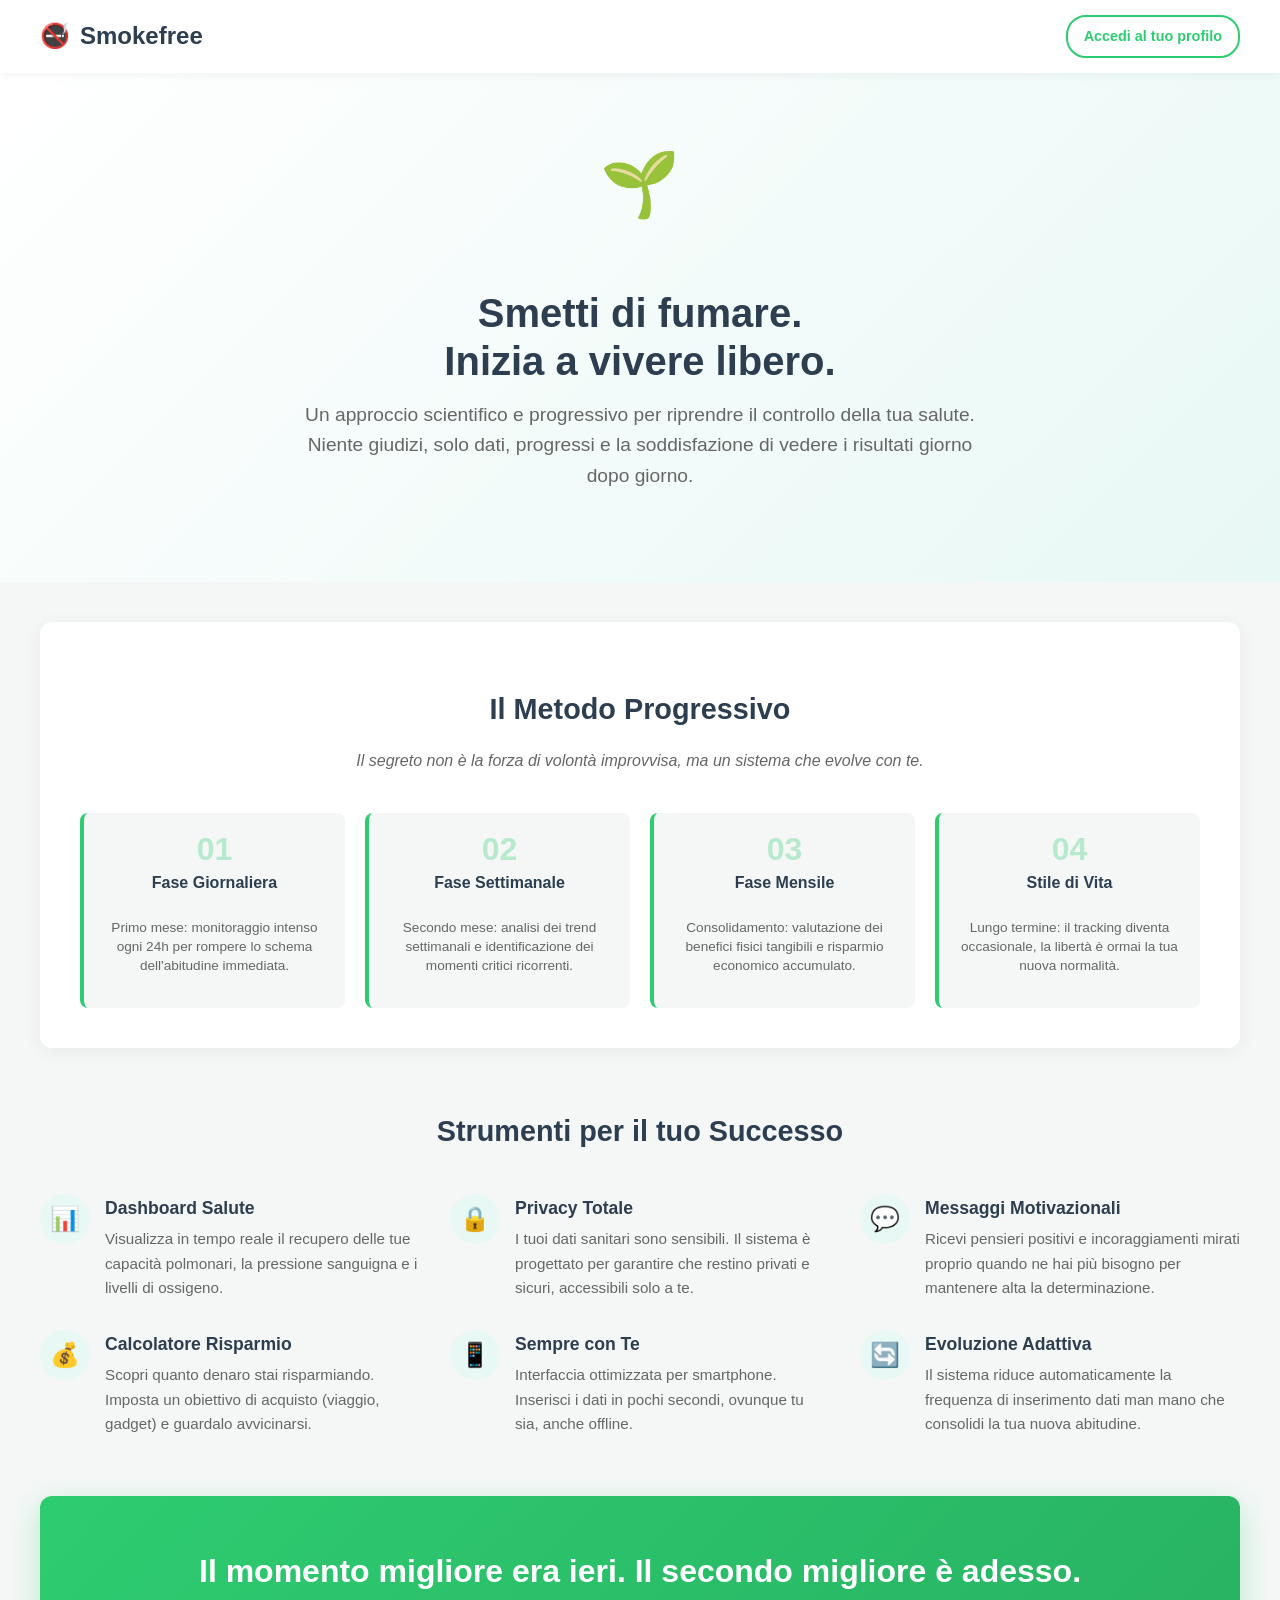
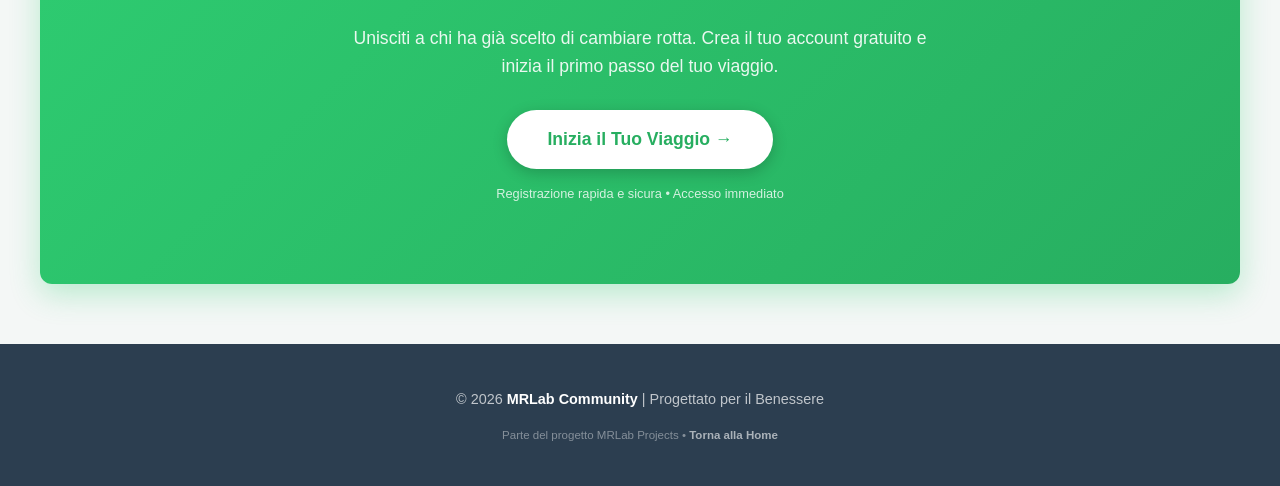
==== smokefree/index.html @ f29f7294 "Sync da Repobox: 2026-03-31 15:22" ====
<!DOCTYPE html>
<html lang="it">
<head>
<script type="application/ld+json">
{
  "@context": "https://schema.org",
  "@type": "SoftwareApplication",
  "name": "Repobox",
  "url": "https://myprogect.altervista.org/repobox/repo-index.html",
  "description": "Laboratorio di sviluppo personale per gestione codice, analisi AI e sincronizzazione GitHub.",
  "applicationCategory": "DeveloperApplication",
  "operatingSystem": "Web Browser",
  "offers": {
    "@type": "Offer",
    "price": "0",
    "priceCurrency": "EUR"
  }
}
</script>
<meta charset="UTF-8" />
<title>Smokefree – Il Tuo Percorso Strutturato verso la Libertà dal Fumo</title>
<meta name="viewport" content="width=device-width, initial-scale=1.0"/>
<meta name="description" content="Smokefree Journey è il sistema progressivo per smettere di fumare. Tracking giornaliero, dashboard salute e messaggi motivazionali. Inizia oggi il tuo cambiamento.">
<meta name="keywords" content="smettere di fumare, tracking abitudini, salute benessere, smokefree journey, mrlab, gestione dipendenze, progresso personale">
<link rel="icon" href="https://mrlab.altervista.org/wp-content/uploads/2025/10/MRLab-logo-mini.png" type="image/x-icon">

<style>
    :root {
        --primary-color: #2ecc71; /* Verde Speranza */
        --primary-dark: #27ae60;
        --secondary-color: #2c3e50; /* Blu scuro professionale */
        --bg-color: #f4f7f6;
        --card-bg: #ffffff;
        --text-main: #333;
        --text-light: #666;
        --accent-soft: #e8f8f5;
    }

    body {
        font-family: -apple-system, BlinkMacSystemFont, 'Segoe UI', Roboto, Helvetica, Arial, sans-serif;
        background: var(--bg-color);
        color: var(--text-main);
        margin: 0;
        line-height: 1.6;
        display: flex;
        flex-direction: column;
        min-height: 100vh;
    }

    /* Header */
    .site-header {
        background: white;
        box-shadow: 0 2px 10px rgba(0,0,0,0.05);
        padding: 15px 0;
        position: sticky;
        top: 0;
        z-index: 100;
    }

    .header-content {
        max-width: 1200px; /* Allargato per allinearsi meglio al contenuto */
        margin: 0 auto;
        padding: 0 20px;
        display: flex;
        align-items: center;
        justify-content: space-between;
    }

    .brand {
        display: flex;
        align-items: center;
        gap: 10px;
        font-size: 1.5rem;
        font-weight: 700;
        color: var(--secondary-color);
        text-decoration: none;
    }

    .brand span { color: var(--primary-color); }

    .btn-login-small {
        padding: 8px 16px;
        border: 2px solid var(--primary-color);
        color: var(--primary-color);
        border-radius: 20px;
        text-decoration: none;
        font-weight: 600;
        transition: all 0.3s ease;
        font-size: 0.9rem;
    }

    .btn-login-small:hover {
        background: var(--primary-color);
        color: white;
    }

    /* Hero Section */
    .hero {
        text-align: center;
        padding: 60px 20px;
        background: linear-gradient(135deg, #fff 0%, var(--accent-soft) 100%);
    }

    .hero h1 {
        font-size: 2.5rem;
        color: var(--secondary-color);
        margin-bottom: 15px;
        line-height: 1.2;
    }

    .hero p {
        font-size: 1.2rem;
        color: var(--text-light);
        max-width: 700px;
        margin: 0 auto 30px auto;
    }

    .hero-icon {
        font-size: 4rem;
        margin-bottom: 20px;
        display: inline-block;
        animation: float 3s ease-in-out infinite;
    }

    @keyframes float {
        0% { transform: translateY(0px); }
        50% { transform: translateY(-10px); }
        100% { transform: translateY(0px); }
    }

    /* Main Container */
    .container {
        max-width: 1200px;
        margin: 0 auto;
        padding: 0 20px 60px 20px;
        flex: 1;
    }

    /* The Method Section */
    .method-section {
        background: white;
        border-radius: 12px;
        padding: 40px;
        box-shadow: 0 4px 20px rgba(0,0,0,0.05);
        margin-bottom: 40px;
        margin-top: 40px;
    }

    .section-title {
        text-align: center;
        font-size: 1.8rem;
        color: var(--secondary-color);
        margin-bottom: 10px;
    }

    .section-subtitle {
        text-align: center;
        color: var(--text-light);
        margin-bottom: 40px;
        font-style: italic;
    }

    /* Progress Steps Visualization - FIXED FOR 4 IN A ROW */
    .steps-container {
        display: grid;
        /* Desktop: 4 colonne fisse */
        grid-template-columns: repeat(4, 1fr); 
        gap: 20px;
        margin-top: 30px;
    }

    .step-card {
        background: var(--bg-color);
        padding: 20px 15px;
        border-radius: 8px;
        text-align: center;
        border-left: 4px solid var(--primary-color);
        transition: transform 0.2s;
        display: flex;
        flex-direction: column;
        justify-content: center;
    }

    .step-card:hover {
        transform: translateY(-5px);
        background: white;
        box-shadow: 0 4px 10px rgba(0,0,0,0.1);
    }

    .step-number {
        font-size: 2rem;
        font-weight: 800;
        color: var(--primary-color);
        opacity: 0.3;
        margin-bottom: 5px;
        line-height: 1;
    }

    .step-title {
        font-weight: 700;
        color: var(--secondary-color);
        margin-bottom: 8px;
        display: block;
        font-size: 1rem;
    }

    .step-desc {
        font-size: 0.85rem;
        color: var(--text-light);
        line-height: 1.4;
    }

    /* Features Grid */
    .features-grid {
        display: grid;
        grid-template-columns: repeat(auto-fit, minmax(300px, 1fr));
        gap: 30px;
        margin-top: 40px;
    }

    .feature-item {
        display: flex;
        gap: 15px;
        align-items: flex-start;
    }

    .feature-icon {
        font-size: 1.5rem;
        background: var(--accent-soft);
        width: 50px;
        height: 50px;
        display: flex;
        align-items: center;
        justify-content: center;
        border-radius: 50%;
        flex-shrink: 0;
    }

    .feature-text h3 {
        margin: 0 0 5px 0;
        color: var(--secondary-color);
        font-size: 1.1rem;
    }

    .feature-text p {
        margin: 0;
        font-size: 0.95rem;
        color: var(--text-light);
    }

    /* CTA Box */
    .cta-box {
        background: linear-gradient(135deg, var(--primary-color), var(--primary-dark));
        color: white;
        text-align: center;
        padding: 50px 20px;
        border-radius: 12px;
        margin-top: 60px;
        box-shadow: 0 10px 30px rgba(46, 204, 113, 0.3);
    }

    .cta-box h2 {
        margin-top: 0;
        font-size: 2rem;
    }

    .cta-box p {
        font-size: 1.1rem;
        opacity: 0.9;
        max-width: 600px;
        margin: 0 auto 30px auto;
    }

    .btn-main {
        display: inline-block;
        background: white;
        color: var(--primary-dark);
        padding: 15px 40px;
        border-radius: 30px;
        font-size: 1.1rem;
        font-weight: 700;
        text-decoration: none;
        transition: transform 0.2s, box-shadow 0.2s;
        box-shadow: 0 4px 15px rgba(0,0,0,0.2);
    }

    .btn-main:hover {
        transform: translateY(-3px);
        box-shadow: 0 6px 20px rgba(0,0,0,0.3);
    }

    /* Footer */
    .site-footer {
        background-color: var(--secondary-color);
        color: rgba(255,255,255,0.7);
        text-align: center;
        padding: 30px 0;
        font-size: 0.9rem;
        margin-top: auto;
    }

    .site-footer a {
        color: white;
        text-decoration: none;
        font-weight: bold;
    }

    /* Responsive Breakpoints */
    
    /* Tablet: 2x2 */
    @media (max-width: 992px) {
        .steps-container {
            grid-template-columns: repeat(2, 1fr);
        }
    }

    /* Mobile: 1x4 */
    @media (max-width: 600px) {
        .hero h1 { font-size: 2rem; }
        .steps-container { 
            grid-template-columns: 1fr; 
        }
        .header-content { 
            flex-direction: column; 
            gap: 15px; 
        }
        .features-grid {
            grid-template-columns: 1fr;
        }
    }
</style>
</head>
<body>

<!-- Header -->
<header class="site-header">
    <div class="header-content">
        <a href="/" class="brand">
            <span>🚭</span> Smokefree
        </a>
        <a href="/smokefree/login.php" class="btn-login-small">Accedi al tuo profilo</a>
    </div>
</header>

<!-- Hero Section -->
<section class="hero">
    <div class="hero-icon">🌱</div>
    <h1>Smetti di fumare.<br>Inizia a vivere libero.</h1>
    <p>Un approccio scientifico e progressivo per riprendre il controllo della tua salute. Niente giudizi, solo dati, progressi e la soddisfazione di vedere i risultati giorno dopo giorno.</p>
</section>

<div class="container">

    <!-- The Method Section -->
    <div class="method-section">
        <h2 class="section-title">Il Metodo Progressivo</h2>
        <p class="section-subtitle">Il segreto non è la forza di volontà improvvisa, ma un sistema che evolve con te.</p>
        
        <div class="steps-container">
            <div class="step-card">
                <div class="step-number">01</div>
                <span class="step-title">Fase Giornaliera</span>
                <p class="step-desc">Primo mese: monitoraggio intenso ogni 24h per rompere lo schema dell'abitudine immediata.</p>
            </div>
            <div class="step-card">
                <div class="step-number">02</div>
                <span class="step-title">Fase Settimanale</span>
                <p class="step-desc">Secondo mese: analisi dei trend settimanali e identificazione dei momenti critici ricorrenti.</p>
            </div>
            <div class="step-card">
                <div class="step-number">03</div>
                <span class="step-title">Fase Mensile</span>
                <p class="step-desc">Consolidamento: valutazione dei benefici fisici tangibili e risparmio economico accumulato.</p>
            </div>
            <div class="step-card">
                <div class="step-number">04</div>
                <span class="step-title">Stile di Vita</span>
                <p class="step-desc">Lungo termine: il tracking diventa occasionale, la libertà è ormai la tua nuova normalità.</p>
            </div>
        </div>
    </div>

    <!-- Features Grid -->
    <h2 class="section-title" style="margin-top: 60px;">Strumenti per il tuo Successo</h2>
    <div class="features-grid">
        <div class="feature-item">
            <div class="feature-icon">📊</div>
            <div class="feature-text">
                <h3>Dashboard Salute</h3>
                <p>Visualizza in tempo reale il recupero delle tue capacità polmonari, la pressione sanguigna e i livelli di ossigeno.</p>
            </div>
        </div>
        <div class="feature-item">
            <div class="feature-icon">🔒</div>
            <div class="feature-text">
                <h3>Privacy Totale</h3>
                <p>I tuoi dati sanitari sono sensibili. Il sistema è progettato per garantire che restino privati e sicuri, accessibili solo a te.</p>
            </div>
        </div>
        <div class="feature-item">
            <div class="feature-icon">💬</div>
            <div class="feature-text">
                <h3>Messaggi Motivazionali</h3>
                <p>Ricevi pensieri positivi e incoraggiamenti mirati proprio quando ne hai più bisogno per mantenere alta la determinazione.</p>
            </div>
        </div>
        <div class="feature-item">
            <div class="feature-icon">💰</div>
            <div class="feature-text">
                <h3>Calcolatore Risparmio</h3>
                <p>Scopri quanto denaro stai risparmiando. Imposta un obiettivo di acquisto (viaggio, gadget) e guardalo avvicinarsi.</p>
            </div>
        </div>
        <div class="feature-item">
            <div class="feature-icon">📱</div>
            <div class="feature-text">
                <h3>Sempre con Te</h3>
                <p>Interfaccia ottimizzata per smartphone. Inserisci i dati in pochi secondi, ovunque tu sia, anche offline.</p>
            </div>
        </div>
        <div class="feature-item">
            <div class="feature-icon">🔄</div>
            <div class="feature-text">
                <h3>Evoluzione Adattiva</h3>
                <p>Il sistema riduce automaticamente la frequenza di inserimento dati man mano che consolidi la tua nuova abitudine.</p>
            </div>
        </div>
    </div>

    <!-- CTA Final -->
    <div class="cta-box">
        <h2>Il momento migliore era ieri. Il secondo migliore è adesso.</h2>
        <p>Unisciti a chi ha già scelto di cambiare rotta. Crea il tuo account gratuito e inizia il primo passo del tuo viaggio.</p>
        <a href="/smokefree/login.php" class="btn-main">Inizia il Tuo Viaggio →</a>
        <p style="font-size: 0.8rem; margin-top: 15px; opacity: 0.8;">Registrazione rapida e sicura • Accesso immediato</p>
    </div>

</div>

<!-- Footer -->
<footer class="site-footer">
    <p>&copy; <script>document.write(new Date().getFullYear());</script> <a href="https://mrlab.altervista.org/">MRLab Community</a> | Progettato per il Benessere</p>
    <p style="font-size: 0.8em; margin-top: 10px; opacity: 0.6;">Parte del progetto MRLab Projects • <a href="/">Torna alla Home</a></p>
</footer>
</body>
</html>
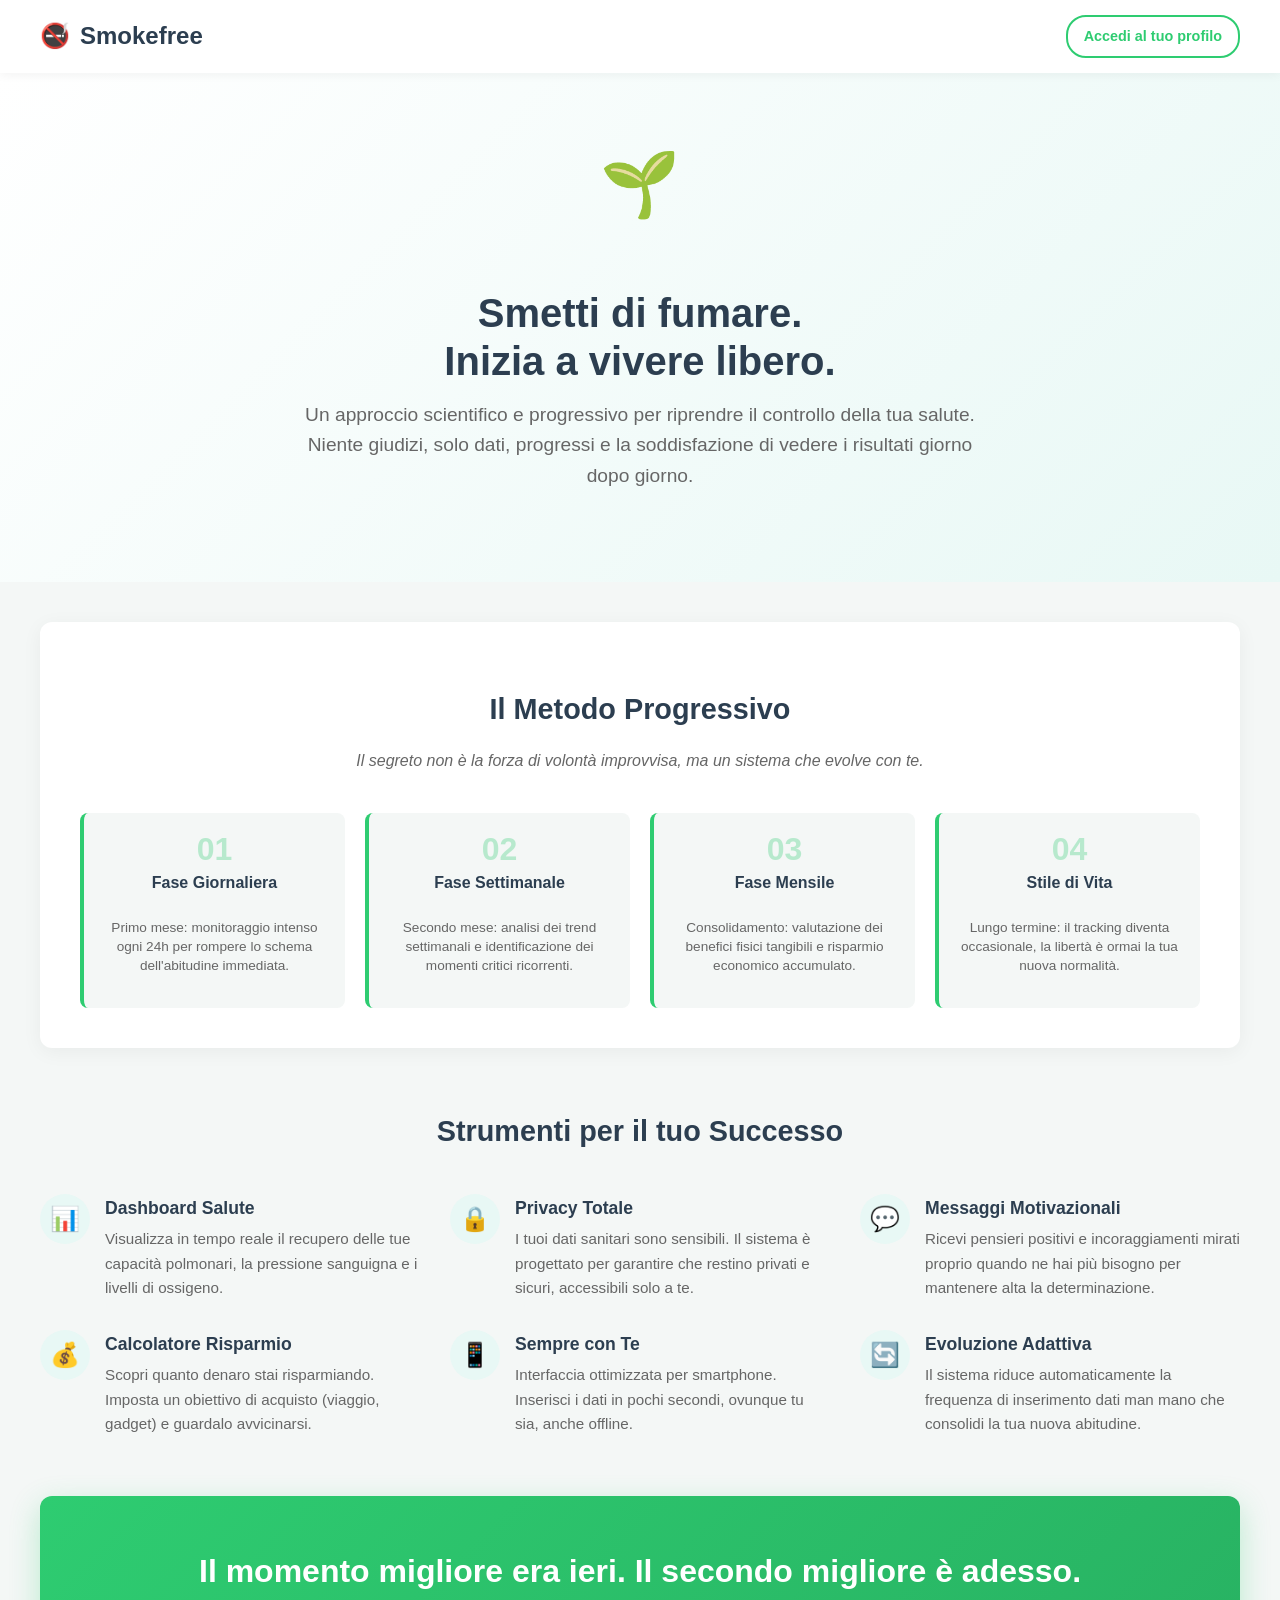
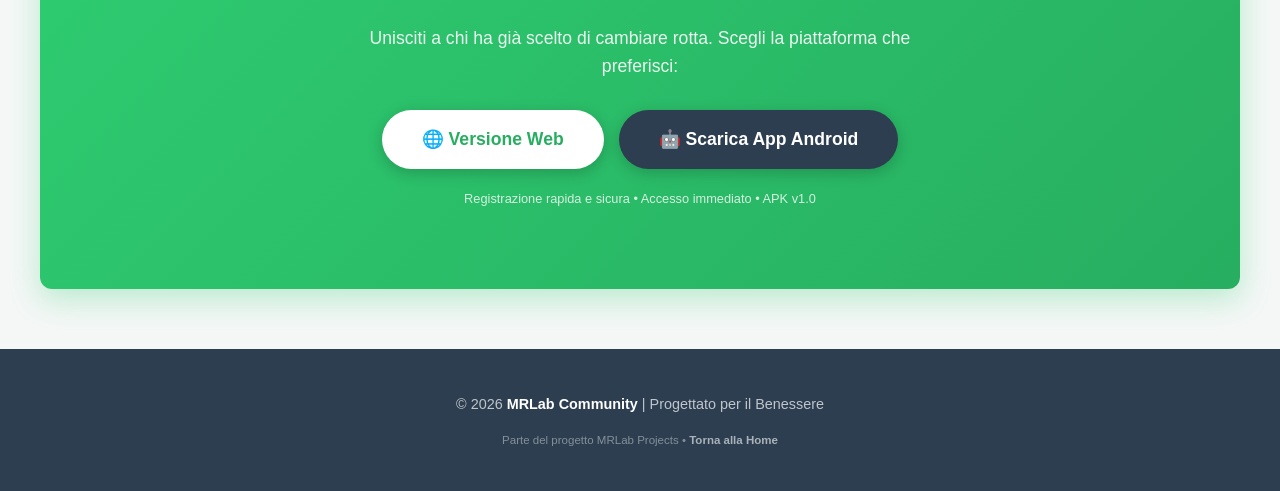
==== commit 32249d31: "Sync da Repobox: 2026-04-08 17:10" ====
--- a/smokefree/index.html
+++ b/smokefree/index.html
@@ -428,12 +428,93 @@
     </div>
 
     <!-- CTA Final -->
-    <div class="cta-box">
-        <h2>Il momento migliore era ieri. Il secondo migliore è adesso.</h2>
-        <p>Unisciti a chi ha già scelto di cambiare rotta. Crea il tuo account gratuito e inizia il primo passo del tuo viaggio.</p>
-        <a href="/smokefree/login.php" class="btn-main">Inizia il Tuo Viaggio →</a>
-        <p style="font-size: 0.8rem; margin-top: 15px; opacity: 0.8;">Registrazione rapida e sicura • Accesso immediato</p>
+    <!-- SOSTITUISCI IL BLOCCO CTA-BOX ESISTENTE CON QUESTO -->
+<div class="cta-box">
+    <h2>Il momento migliore era ieri. Il secondo migliore è adesso.</h2>
+    <p>Unisciti a chi ha già scelto di cambiare rotta. Scegli la piattaforma che preferisci:</p>
+    
+    <div style="display: flex; gap: 15px; justify-content: center; flex-wrap: wrap; margin-bottom: 20px;">
+        <!-- Pulsante Web -->
+        <a href="/smokefree/login.php" class="btn-main" style="background: white; color: var(--primary-dark);">
+            🌐 Versione Web
+        </a>
+        
+        <!-- Pulsante App (con protezione) -->
+        <button onclick="openDownloadModal()" class="btn-main" style="background: #2c3e50; color: white; border: none; cursor: pointer;">
+            🤖 Scarica App Android
+        </button>
     </div>
+    
+    <p style="font-size: 0.8rem; margin-top: 15px; opacity: 0.8;">
+        Registrazione rapida e sicura • Accesso immediato • APK v1.0
+    </p>
+</div>
+
+<!-- MODALE DI SICUREZZA PER IL DOWNLOAD (Nascosta di default) -->
+<div id="download-modal" style="display: none; position: fixed; top: 0; left: 0; width: 100%; height: 100%; background: rgba(0,0,0,0.8); z-index: 9999; justify-content: center; align-items: center;">
+    <div style="background: white; padding: 30px; border-radius: 12px; text-align: center; max-width: 400px; box-shadow: 0 10px 25px rgba(0,0,0,0.5);">
+        <h3 style="color: var(--secondary-color); margin-top: 0;">Verifica Sicurezza</h3>
+        <p style="color: #666; font-size: 0.9rem;">Per avviare il download, risolvi questa semplice operazione:</p>
+        
+        <div style="font-size: 1.5rem; font-weight: bold; margin: 20px 0; color: var(--primary-color);" id="captcha-question">
+            <!-- La domanda apparirà qui -->
+        </div>
+        
+        <input type="number" id="captcha-answer" placeholder="?" style="padding: 10px; font-size: 1.2rem; width: 80px; text-align: center; border: 2px solid #ddd; border-radius: 6px; margin-bottom: 15px;">
+        
+        <div id="captcha-error" style="color: red; font-size: 0.8rem; margin-bottom: 10px; display: none;">Risposta sbagliata, riprova!</div>
+        
+        <div style="display: flex; gap: 10px; justify-content: center;">
+            <button onclick="closeDownloadModal()" style="padding: 10px 20px; background: #ccc; border: none; border-radius: 6px; cursor: pointer; color: #333;">Annulla</button>
+            <button onclick="verifyCaptcha()" style="padding: 10px 20px; background: var(--primary-color); border: none; border-radius: 6px; cursor: pointer; color: white; font-weight: bold;">Scarica Ora</button>
+        </div>
+    </div>
+</div>
+
+<script>
+    // Logica per la protezione del download
+    let captchaResult = 0;
+    const apkUrl = "/download/SmokeFreeTracker.apk";
+
+    function openDownloadModal() {
+        // Genera due numeri casuali tra 1 e 10
+        const num1 = Math.floor(Math.random() * 10) + 1;
+        const num2 = Math.floor(Math.random() * 10) + 1;
+        captchaResult = num1 + num2;
+        
+        document.getElementById('captcha-question').innerText = `${num1} + ${num2} = ?`;
+        document.getElementById('captcha-answer').value = '';
+        document.getElementById('captcha-error').style.display = 'none';
+        document.getElementById('download-modal').style.display = 'flex';
+        document.getElementById('captcha-answer').focus();
+    }
+
+    function closeDownloadModal() {
+        document.getElementById('download-modal').style.display = 'none';
+    }
+
+    function verifyCaptcha() {
+        const userAnswer = parseInt(document.getElementById('captcha-answer').value);
+        
+        if (userAnswer === captchaResult) {
+            // Risposta corretta: avvia il download
+            window.location.href = apkUrl;
+            closeDownloadModal();
+        } else {
+            // Risposta sbagliata: mostra errore e genera nuova domanda
+            document.getElementById('captcha-error').style.display = 'block';
+            // Opzionale: cambia domanda per sicurezza extra
+            openDownloadModal(); 
+        }
+    }
+
+    // Permetti di premere "Invio" per inviare la risposta
+    document.getElementById('captcha-answer').addEventListener('keypress', function (e) {
+        if (e.key === 'Enter') {
+            verifyCaptcha();
+        }
+    });
+</script>
 
 </div>
 
